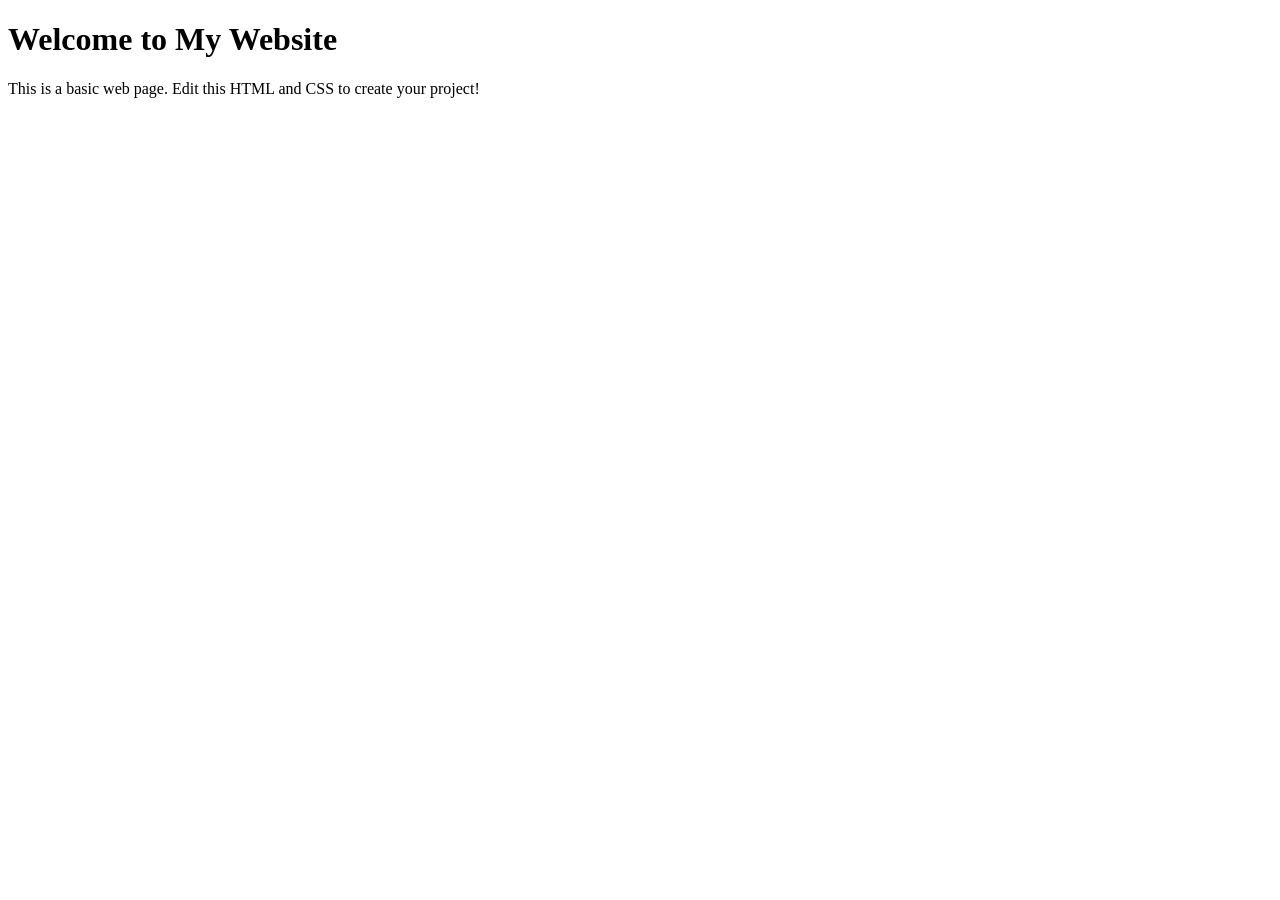
==== index.html @ 9024a539 "Initial commit" ====
<!doctype html>
<html lang="en">
  <head>
    <meta charset="UTF-8" />
    <meta name="viewport" content="width=device-width, initial-scale=1.0" />
    <title>My Website</title>
    <link rel="stylesheet" href="style.css" />
  </head>
  <body>
    <header>
      <h1>Welcome to My Website</h1>
    </header>

    <main>
      <p>
        This is a basic web page. Edit this HTML and CSS to create your project!
      </p>
    </main>
  </body>
</html>
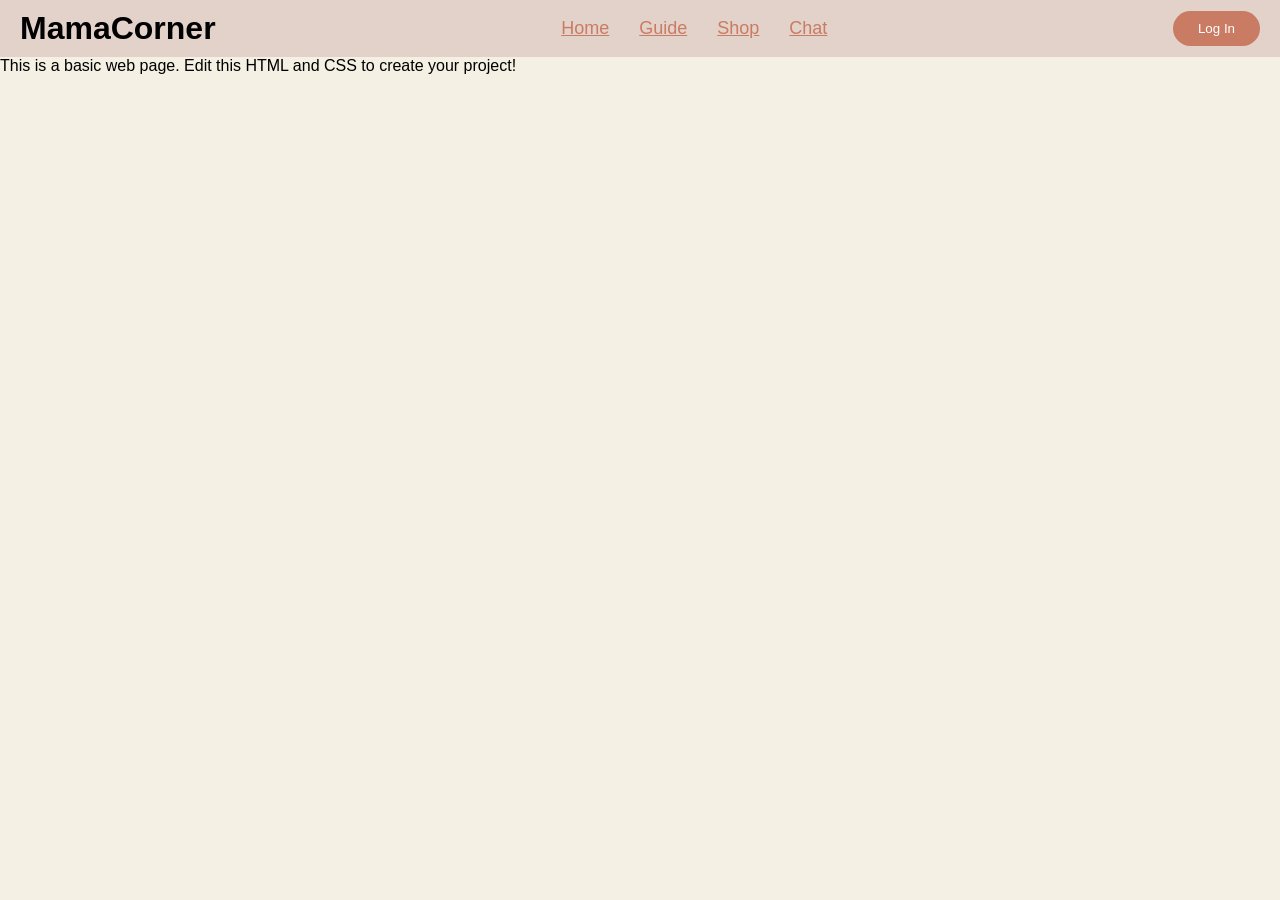
==== commit 7df72a6a: "Draft Lauyot" ====
--- a/index.html
+++ b/index.html
@@ -4,16 +4,24 @@
     <meta charset="UTF-8" />
     <meta name="viewport" content="width=device-width, initial-scale=1.0" />
     <title>My Website</title>
-    <link rel="stylesheet" href="style.css" />
+    <link rel="stylesheet" href="styles.css" />
   </head>
   <body>
-    <header>
-      <h1>Welcome to My Website</h1>
-    </header>
+    <header class="header">
+      <h1>MamaCorner</h1>
 
-    <main>
-      <p>
-        This is a basic web page. Edit this HTML and CSS to create your project!
+     <nav class="nav">
+    <a href="#">Home</a>
+    <a href="#">Guide</a>
+    <a href="#">Shop</a>
+    <a href="#">Chat</a>
+  </nav>
+  <button class="login">Log In</button>
+ </header>
+
+ <main>
+   <p>
+     This is a basic web page. Edit this HTML and CSS to create your project!
       </p>
     </main>
   </body>
--- a/styles.css
+++ b/styles.css
@@ -0,0 +1,31 @@
+* {
+    margin: 0;
+    padding: 0;
+    box-sizing: border-box;
+}
+body {margin: 0;
+    font-family: 'Franklin Gothic Medium', 'Arial Narrow', Arial, sans-serif;
+    background-color: #f4f0e4; }
+.header {
+  display: flex;
+  justify-content: space-between;
+  align-items: center;
+  padding: 10px 20px;
+  background-color: #E3D2C9;
+}
+.nav {
+  display: flex;
+  gap: 30px;
+}
+.nav a {
+  color: #c97b63;
+  font-size: 18px;
+ }
+ .login {
+  background-color: #c97b63;
+  color: white;
+  border: none;
+  padding: 10px 25px;
+  border-radius: 30px;
+  cursor: pointer;
+}
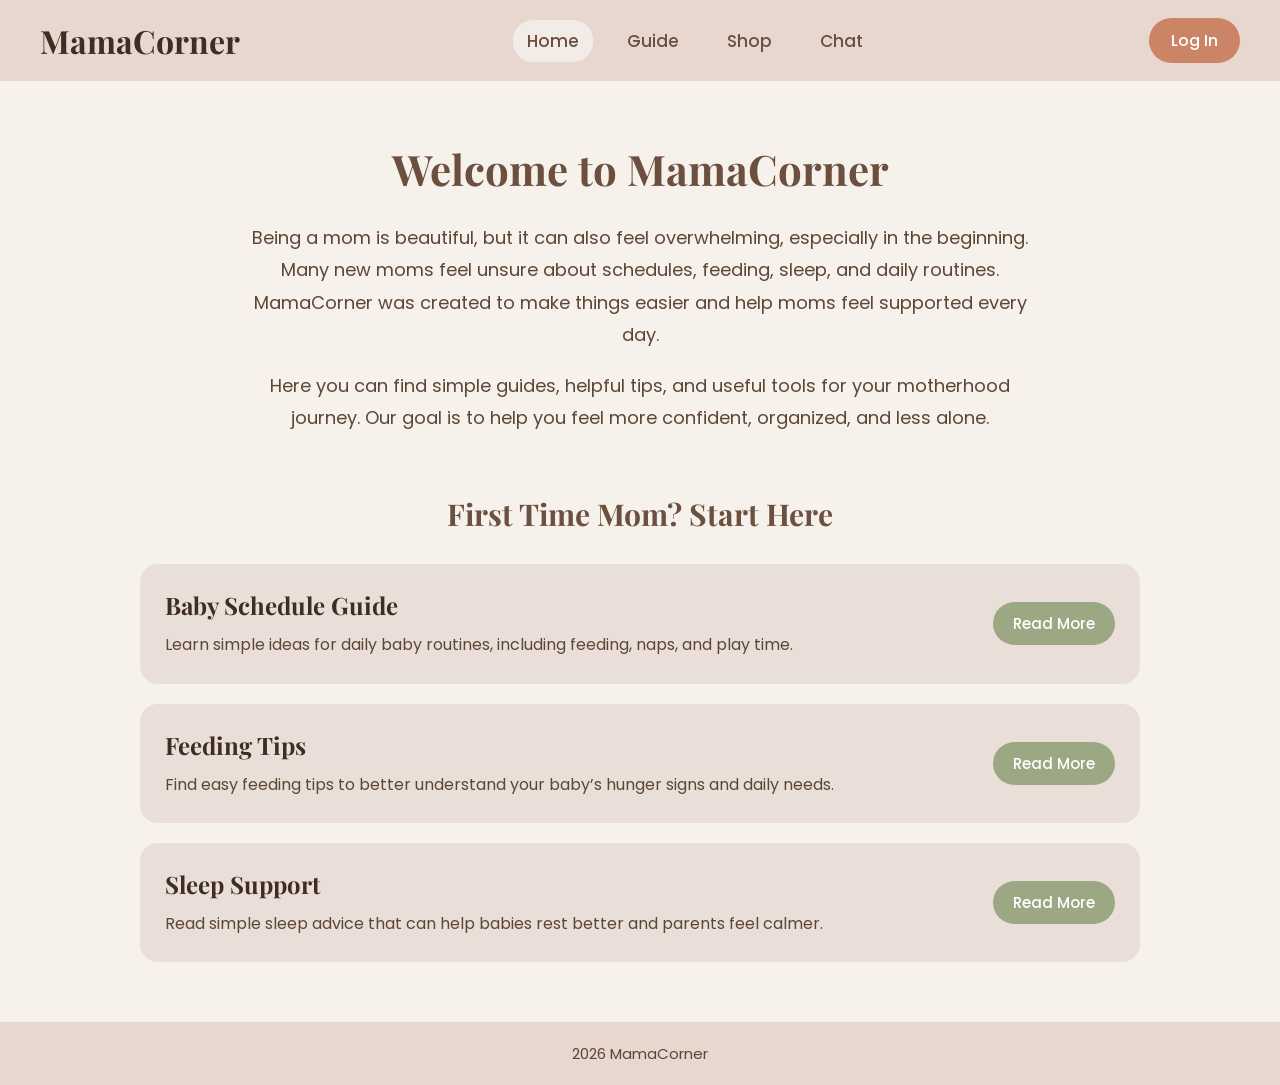
==== commit 20126059: "week10" ====
--- a/index.html
+++ b/index.html
@@ -1,28 +1,90 @@
-<!doctype html>
+<!DOCTYPE html>
 <html lang="en">
-  <head>
-    <meta charset="UTF-8" />
-    <meta name="viewport" content="width=device-width, initial-scale=1.0" />
-    <title>My Website</title>
-    <link rel="stylesheet" href="styles.css" />
-  </head>
-  <body>
-    <header class="header">
-      <h1>MamaCorner</h1>
+<head>
+  <meta charset="UTF-8">
+  <meta name="viewport" content="width=device-width, initial-scale=1.0">
+  <title>MamaCorner</title>
 
-     <nav class="nav">
-    <a href="#">Home</a>
-    <a href="#">Guide</a>
-    <a href="#">Shop</a>
-    <a href="#">Chat</a>
-  </nav>
-  <button class="login">Log In</button>
- </header>
+  <link rel="preconnect" href="https://fonts.googleapis.com">
+  <link rel="preconnect" href="https://fonts.gstatic.com" crossorigin>
+  <link href="https://fonts.googleapis.com/css2?family=Playfair+Display:wght@600;700&family=Poppins:wght@300;400;500;600&display=swap" rel="stylesheet">
 
- <main>
-   <p>
-     This is a basic web page. Edit this HTML and CSS to create your project!
+  <link rel="stylesheet" href="styles.css">
+</head>
+<body>
+
+  <header class="header">
+    <div class="logo">MamaCorner</div>
+
+    <nav class="nav">
+      <a href="index.html" class="active">Home</a>
+      <a href="guide.html">Guide</a>
+      <a href="shop.html">Shop</a>
+      <a href="chat.html">Chat</a>
+    </nav>
+
+    <a href="login.html" class="login-btn">Log In</a>
+  </header>
+
+  <main class="main">
+
+    <section class="welcome">
+      <h1>Welcome to MamaCorner</h1>
+      <p>
+        Being a mom is beautiful, but it can also feel overwhelming, especially in the beginning.
+        Many new moms feel unsure about schedules, feeding, sleep, and daily routines.
+        MamaCorner was created to make things easier and help moms feel supported every day.
       </p>
-    </main>
-  </body>
+
+      <p>
+        Here you can find simple guides, helpful tips, and useful tools for your motherhood journey.
+        Our goal is to help you feel more confident, organized, and less alone.
+      </p>
+    </section>
+
+    <section class="start">
+      <h2>First Time Mom? Start Here</h2>
+    </section>
+
+    <section class="cards">
+
+      <div class="card">
+        <div class="card-text">
+          <h3>Baby Schedule Guide</h3>
+          <p>
+            Learn simple ideas for daily baby routines, including feeding, naps, and play time.
+          </p>
+        </div>
+        <a href="guide.html" class="card-btn">Read More</a>
+      </div>
+
+      <div class="card">
+        <div class="card-text">
+          <h3>Feeding Tips</h3>
+          <p>
+            Find easy feeding tips to better understand your baby’s hunger signs and daily needs.
+          </p>
+        </div>
+        <a href="guide.html" class="card-btn">Read More</a>
+      </div>
+
+      <div class="card">
+        <div class="card-text">
+          <h3>Sleep Support</h3>
+          <p>
+            Read simple sleep advice that can help babies rest better and parents feel calmer.
+          </p>
+        </div>
+        <a href="guide.html" class="card-btn">Read More</a>
+      </div>
+
+    </section>
+
+  </main>
+
+  <footer class="footer">
+    <p> 2026 MamaCorner</p>
+  </footer>
+
+</body>
 </html>
--- a/styles.css
+++ b/styles.css
@@ -1,31 +1,260 @@
 * {
-    margin: 0;
-    padding: 0;
-    box-sizing: border-box;
-}
-body {margin: 0;
-    font-family: 'Franklin Gothic Medium', 'Arial Narrow', Arial, sans-serif;
-    background-color: #f4f0e4; }
+  margin: 0;
+  padding: 0;
+  box-sizing: border-box;
+}
+
+body {
+  background-color: #f6f1ea;
+  color: #5d4636;
+  font-family: 'Poppins', sans-serif;
+}
+
 .header {
+  background-color: #e7d7cf;
+  padding: 18px 40px;
   display: flex;
   justify-content: space-between;
   align-items: center;
+  flex-wrap: wrap;
+}
+
+.logo {
+  font-family: 'Playfair Display', serif;
+  font-size: 32px;
+  font-weight: 700;
+  color: #3f2c22;
+}
+
+.nav {
+  display: flex;
+  gap: 20px;
+}
+
+.nav a {
+  text-decoration: none;
+  color: #6b4f3f;
+  font-size: 17px;
+  font-weight: 500;
+  padding: 8px 14px;
+  border-radius: 20px;
+}
+
+.nav a.active,
+.nav a:hover {
+  background-color: #f3ebe7;
+}
+
+.login-btn {
+  text-decoration: none;
+  background-color: #cb8466;
+  color: white;
+  padding: 10px 22px;
+  border-radius: 25px;
+  font-size: 16px;
+  font-weight: 500;
+}
+.main {
+  width: 85%;
+  max-width: 1000px;
+  margin: 60px auto;
+}
+.welcome {
+  text-align: center;
+  margin-bottom: 60px;
+}
+.welcome h1 {
+  font-family: 'Playfair Display', serif;
+  font-size: 42px;
+  color: #6b4f3f;
+  margin-bottom: 25px;
+}
+.welcome p {
+  font-size: 18px;
+  line-height: 1.8;
+  max-width: 800px;
+  margin: 0 auto 18px auto;
+}
+.start {
+  text-align: center;
+  margin-bottom: 30px;
+}
+.start h2 {
+  font-family: 'Playfair Display', serif;
+  font-size: 30px;
+  color: #6b4f3f;
+}
+
+.cards {
+  display: flex;
+  flex-direction: column;
+  gap: 20px;
+}
+
+.card {
+  background-color: #eadfd8;
+  border-radius: 18px;
+  padding: 25px;
+  display: flex;
+  justify-content: space-between;
+  align-items: center;
+  gap: 20px;
+}
+
+.card-text h3 {
+  font-family: 'Playfair Display', serif;
+  font-size: 24px;
+  color: #3f2c22;
+  margin-bottom: 10px;
+}
+
+.card-text p {
+  font-size: 16px;
+  line-height: 1.7;
+}
+
+.card-btn {
+  text-decoration: none;
+  background-color: #9ca783;
+  color: white;
   padding: 10px 20px;
-  background-color: #E3D2C9;
-}
-.nav {
-  display: flex;
+  border-radius: 25px;
+  font-size: 15px;
+  font-weight: 500;
+  white-space: nowrap;
+}
+
+.guide-main {
+  width: 90%;
+  max-width: 1100px;
+  margin: 60px auto;
+}
+
+.guide-top {
+  text-align: center;
+  margin-bottom: 40px;
+}
+
+.guide-top h1 {
+  font-family: 'Playfair Display', serif;
+  font-size: 40px;
+  color: #6b4f3f;
+  margin-bottom: 20px;
+}
+
+.guide-top p {
+  max-width: 850px;
+  margin: 0 auto;
+  font-size: 18px;
+  line-height: 1.8;
+}
+
+.age-box {
+  text-align: center;
+  margin-bottom: 50px;
+}
+
+.age-box h2 {
+  font-family: 'Playfair Display', serif;
+  font-size: 26px;
+  color: #6b4f3f;
+  margin-bottom: 15px;
+}
+
+select {
+  width: 260px;
+  padding: 10px 14px;
+  margin-top: 10px;
+  border: 1px solid #d8c7be;
+  border-radius: 20px;
+  background-color: #fffaf7;
+  font-family: 'Poppins', sans-serif;
+  font-size: 15px;
+  color: #5d4636;
+}
+
+.guide-grid {
+  display: grid;
+  grid-template-columns: 2fr 1.2fr;
   gap: 30px;
-}
-.nav a {
-  color: #c97b63;
-  font-size: 18px;
- }
- .login {
-  background-color: #c97b63;
+  margin-top: 20px;
+}
+
+.box {
+  background-color: #eadfd8;
+  border-radius: 22px;
+  padding: 30px;
+  text-align: center;
+}
+
+.box h2 {
+  font-family: 'Playfair Display', serif;
+  font-size: 24px;
+  color: #6b4f3f;
+  margin-bottom: 20px;
+}
+
+.box p,
+.box label,
+.box li,
+.schedule div {
+  font-size: 16px;
+  line-height: 1.8;
+}
+
+.box ul {
+  list-style: none;
+  padding-left: 0;
+  margin: 0;
+}
+
+.box li {
+  list-style: none;
+  margin-bottom: 8px;
+}
+
+.schedule {
+  display: grid;
+  grid-template-columns: 1fr 1.5fr;
+  gap: 14px 28px;
+  margin-bottom: 20px;
+}
+
+input {
+  width: 100%;
+  padding: 10px 14px;
+  margin-top: 6px;
+  margin-bottom: 14px;
+  border: 1px solid #d8c7be;
+  border-radius: 12px;
+  background-color: #fffaf7;
+  font-family: 'Poppins', sans-serif;
+  font-size: 15px;
+}
+
+.small-btn {
+  display: inline-block;
+  margin-top: 10px;
+  background-color: #9c6d68;
   color: white;
+  padding: 10px 20px;
+  border-radius: 25px;
   border: none;
-  padding: 10px 25px;
-  border-radius: 30px;
+  font-family: 'Poppins', sans-serif;
+  font-size: 15px;
   cursor: pointer;
-}+}
+
+#result {
+  margin-top: 14px;
+  font-weight: 500;
+  line-height: 1.7;
+}
+
+.footer {
+  margin-top: 60px;
+  background-color: #e7d7cf;
+  text-align: center;
+  padding: 20px;
+  font-size: 15px;
+}
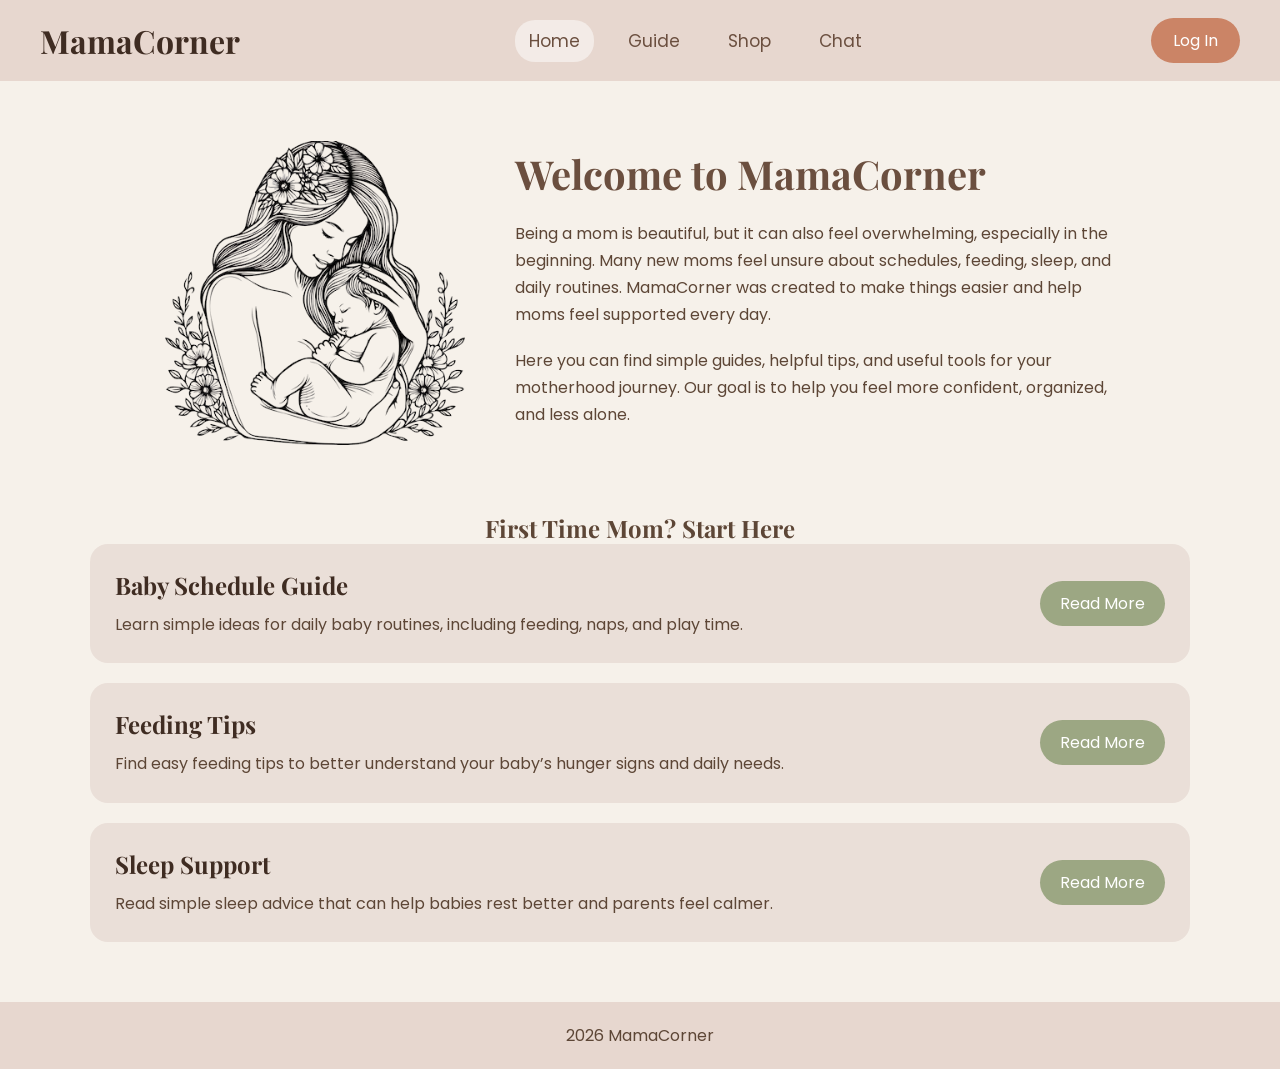
==== commit d068e9ac: "11 week" ====
--- a/index.html
+++ b/index.html
@@ -11,6 +11,7 @@
 
   <link rel="stylesheet" href="styles.css">
 </head>
+
 <body>
 
   <header class="header">
@@ -28,18 +29,27 @@
 
   <main class="main">
 
-    <section class="welcome">
-      <h1>Welcome to MamaCorner</h1>
-      <p>
-        Being a mom is beautiful, but it can also feel overwhelming, especially in the beginning.
-        Many new moms feel unsure about schedules, feeding, sleep, and daily routines.
-        MamaCorner was created to make things easier and help moms feel supported every day.
-      </p>
+    <section class="home-hero">
 
-      <p>
-        Here you can find simple guides, helpful tips, and useful tools for your motherhood journey.
-        Our goal is to help you feel more confident, organized, and less alone.
-      </p>
+      <div class="hero-img">
+        <img src="MamaC.png" alt="Mom and baby">
+      </div>
+
+      <div class="welcome">
+        <h1>Welcome to MamaCorner</h1>
+
+        <p>
+          Being a mom is beautiful, but it can also feel overwhelming, especially in the beginning.
+          Many new moms feel unsure about schedules, feeding, sleep, and daily routines.
+          MamaCorner was created to make things easier and help moms feel supported every day.
+        </p>
+
+        <p>
+          Here you can find simple guides, helpful tips, and useful tools for your motherhood journey.
+          Our goal is to help you feel more confident, organized, and less alone.
+        </p>
+      </div>
+
     </section>
 
     <section class="start">
@@ -83,7 +93,7 @@
   </main>
 
   <footer class="footer">
-    <p> 2026 MamaCorner</p>
+    <p>2026 MamaCorner</p>
   </footer>
 
 </body>
--- a/styles.css
+++ b/styles.css
@@ -9,6 +9,7 @@
   color: #5d4636;
   font-family: 'Poppins', sans-serif;
 }
+
 
 .header {
   background-color: #e7d7cf;
@@ -35,13 +36,12 @@
   text-decoration: none;
   color: #6b4f3f;
   font-size: 17px;
-  font-weight: 500;
   padding: 8px 14px;
   border-radius: 20px;
 }
 
-.nav a.active,
-.nav a:hover {
+.nav a:hover,
+.nav a.active {
   background-color: #f3ebe7;
 }
 
@@ -51,38 +51,63 @@
   color: white;
   padding: 10px 22px;
   border-radius: 25px;
+}
+
+
+.main,
+.guide-main,
+.chat-main,
+.shop-main {
+  width: 90%;
+  max-width: 1100px;
+  margin: 60px auto;
+}
+
+
+h1,
+h2,
+h3 {
+  font-family: 'Playfair Display', serif;
+}
+
+.welcome,
+.guide-top,
+.chat-top,
+.shop-top,
+.start,
+.age-box {
+  text-align: center;
+}
+
+.welcome h1,
+.guide-top h1,
+.chat-top h1,
+.shop-top h1 {
+  font-size: 40px;
+  color: #6b4f3f;
+  margin-bottom: 20px;
+}
+
+p {
   font-size: 16px;
-  font-weight: 500;
-}
-.main {
-  width: 85%;
-  max-width: 1000px;
-  margin: 60px auto;
-}
-.welcome {
-  text-align: center;
+  line-height: 1.7;
+}
+
+.home-hero {
+  display: flex;
+  align-items: center;
+  justify-content: center;
+  gap: 50px;
   margin-bottom: 60px;
 }
-.welcome h1 {
-  font-family: 'Playfair Display', serif;
-  font-size: 42px;
-  color: #6b4f3f;
-  margin-bottom: 25px;
-}
-.welcome p {
-  font-size: 18px;
-  line-height: 1.8;
-  max-width: 800px;
-  margin: 0 auto 18px auto;
-}
-.start {
-  text-align: center;
-  margin-bottom: 30px;
-}
-.start h2 {
-  font-family: 'Playfair Display', serif;
-  font-size: 30px;
-  color: #6b4f3f;
+
+.hero-img img {
+  width: 300px;
+}
+
+.home-hero .welcome {
+  text-align: left;
+  max-width: 600px;
 }
 
 .cards {
@@ -93,138 +118,60 @@
 
 .card {
   background-color: #eadfd8;
+  padding: 25px;
   border-radius: 18px;
-  padding: 25px;
   display: flex;
   justify-content: space-between;
   align-items: center;
   gap: 20px;
 }
 
-.card-text h3 {
-  font-family: 'Playfair Display', serif;
+.card h3 {
+  color: #3f2c22;
   font-size: 24px;
-  color: #3f2c22;
   margin-bottom: 10px;
 }
 
-.card-text p {
-  font-size: 16px;
-  line-height: 1.7;
-}
-
-.card-btn {
+.card-btn,
+.post-btn,
+.chat-btn,
+.view-btn,
+.product-card a {
+  background-color: #cb8466;
+  color: white;
   text-decoration: none;
-  background-color: #9ca783;
-  color: white;
   padding: 10px 20px;
   border-radius: 25px;
-  font-size: 15px;
-  font-weight: 500;
-  white-space: nowrap;
-}
-
-.guide-main {
-  width: 90%;
-  max-width: 1100px;
-  margin: 60px auto;
-}
-
-.guide-top {
-  text-align: center;
-  margin-bottom: 40px;
-}
-
-.guide-top h1 {
-  font-family: 'Playfair Display', serif;
-  font-size: 40px;
-  color: #6b4f3f;
-  margin-bottom: 20px;
-}
-
-.guide-top p {
+  border: none;
+  cursor: pointer;
+}
+
+.card-btn {
+  background-color: #9ca783;
+}
+
+.guide-top p,
+.chat-top p,
+.shop-top p,
+.welcome p {
   max-width: 850px;
-  margin: 0 auto;
-  font-size: 18px;
-  line-height: 1.8;
+  margin: 0 auto 18px;
 }
 
 .age-box {
-  text-align: center;
   margin-bottom: 50px;
 }
 
 .age-box h2 {
-  font-family: 'Playfair Display', serif;
   font-size: 26px;
   color: #6b4f3f;
   margin-bottom: 15px;
 }
 
-select {
-  width: 260px;
+select,
+input,
+textarea {
   padding: 10px 14px;
-  margin-top: 10px;
-  border: 1px solid #d8c7be;
-  border-radius: 20px;
-  background-color: #fffaf7;
-  font-family: 'Poppins', sans-serif;
-  font-size: 15px;
-  color: #5d4636;
-}
-
-.guide-grid {
-  display: grid;
-  grid-template-columns: 2fr 1.2fr;
-  gap: 30px;
-  margin-top: 20px;
-}
-
-.box {
-  background-color: #eadfd8;
-  border-radius: 22px;
-  padding: 30px;
-  text-align: center;
-}
-
-.box h2 {
-  font-family: 'Playfair Display', serif;
-  font-size: 24px;
-  color: #6b4f3f;
-  margin-bottom: 20px;
-}
-
-.box p,
-.box label,
-.box li,
-.schedule div {
-  font-size: 16px;
-  line-height: 1.8;
-}
-
-.box ul {
-  list-style: none;
-  padding-left: 0;
-  margin: 0;
-}
-
-.box li {
-  list-style: none;
-  margin-bottom: 8px;
-}
-
-.schedule {
-  display: grid;
-  grid-template-columns: 1fr 1.5fr;
-  gap: 14px 28px;
-  margin-bottom: 20px;
-}
-
-input {
-  width: 100%;
-  padding: 10px 14px;
-  margin-top: 6px;
-  margin-bottom: 14px;
   border: 1px solid #d8c7be;
   border-radius: 12px;
   background-color: #fffaf7;
@@ -232,23 +179,222 @@
   font-size: 15px;
 }
 
-.small-btn {
-  display: inline-block;
-  margin-top: 10px;
+select {
+  width: 260px;
+  border-radius: 20px;
+}
+
+input,
+textarea {
+  width: 100%;
+}
+
+.guide-grid,
+.chat-layout {
+  display: grid;
+  grid-template-columns: 2fr 1fr;
+  gap: 30px;
+  margin-top: 20px;
+}
+
+.box,
+.post-box,
+.community-box,
+.help-box,
+.therapist-box {
+  background-color: #eadfd8;
+  padding: 25px;
+  border-radius: 22px;
+}
+
+.box {
+  text-align: center;
+}
+
+.box h2,
+.help-box h3,
+.therapist-box h3 {
+  color: #6b4f3f;
+  margin-bottom: 15px;
+}
+
+.box ul {
+  list-style: none;
+}
+
+.box li {
+  margin-bottom: 8px;
+}
+
+.schedule {
+  display: grid;
+  grid-template-columns: 1fr 1.5fr;
+  gap: 14px 25px;
+}
+
+.small-btn,
+.reply-btn {
   background-color: #9c6d68;
   color: white;
   padding: 10px 20px;
   border-radius: 25px;
   border: none;
-  font-family: 'Poppins', sans-serif;
+  cursor: pointer;
+}
+
+.chat-title,
+.shop-title {
+  background-color: #9c6d68;
+  color: white;
+  text-align: center;
+  padding: 14px;
+  border-radius: 30px;
+  font-size: 28px;
+  margin: 30px 0 20px;
+  font-family: 'Playfair Display', serif;
+}
+
+.post-box textarea {
+  min-height: 140px;
+  margin-bottom: 15px;
+}
+
+.chat-row {
+  display: grid;
+  grid-template-columns: 1fr 1fr;
+  gap: 15px;
+}
+
+.option-row {
+  display: flex;
+  flex-wrap: wrap;
+  gap: 10px;
+  margin: 15px 0;
+}
+
+.option-pill {
+  background-color: #fffaf7;
+  border: 1px solid #d8c7be;
+  border-radius: 20px;
+  padding: 10px 16px;
+}
+
+.feed {
+  display: flex;
+  flex-direction: column;
+  gap: 20px;
+}
+
+.post-card,
+.help-card,
+.therapist-card {
+  background-color: #fffaf7;
+  border-radius: 18px;
+  padding: 18px;
+  margin-bottom: 15px;
+}
+
+.post-type {
+  background-color: #f3ebe7;
+  color: #6b4f3f;
+  padding: 6px 12px;
+  border-radius: 20px;
+  display: inline-block;
+  margin-bottom: 10px;
+}
+
+.reply {
+  background-color: #f6f1ea;
+  border-left: 4px solid #cb8466;
+  padding: 12px;
+  border-radius: 12px;
+  margin-top: 10px;
+}
+
+.product-row,
+.coming-row {
+  display: grid;
+  grid-template-columns: repeat(4, 1fr);
+  gap: 20px;
+}
+
+.product-card {
+  background-color: #fffaf7;
+  border: 5px solid #eadfd8;
+  border-radius: 18px;
+  padding: 15px;
+  text-align: center;
+}
+
+.product-card img {
+  width: 100%;
+  height: 130px;
+  object-fit: contain;
+  background-color: white;
+  border-radius: 12px;
+  margin-bottom: 10px;
+}
+
+.product-card h3 {
+  color: #3f2c22;
+  font-size: 20px;
+}
+
+.price {
+  color: #cb8466;
+  font-weight: bold;
+}
+
+.product-card a {
+  display: inline-block;
+  font-size: 13px;
+  padding: 7px 14px;
+  margin: 3px;
+}
+
+.coming-box {
+  background-color: #eadfd8;
+  border-radius: 18px;
+  padding: 35px 10px;
+  text-align: center;
+  font-family: 'Playfair Display', serif;
+  font-size: 22px;
+  color: #6b4f3f;
+}
+
+.help-card,
+.therapist-card {
+  background-color: #fffaf7;
+  border-radius: 18px;
+  padding: 20px;
+  margin-bottom: 20px;
+}
+
+.help-card h4,
+.therapist-card h4 {
+  font-size: 18px;
+  color: #6b4f3f;
+  margin-bottom: 8px;
+}
+
+.help-card p,
+.therapist-card p {
   font-size: 15px;
-  cursor: pointer;
-}
-
-#result {
-  margin-top: 14px;
-  font-weight: 500;
-  line-height: 1.7;
+  line-height: 1.6;
+  margin-bottom: 15px; 
+}
+
+.view-btn,
+.chat-btn {
+  display: inline-block;
+  margin-top: 5px;
+
+  background-color: #cb8466;
+  color: white;
+  padding: 10px 18px;
+  border-radius: 20px;
+  text-decoration: none;
+  font-size: 14px;
 }
 
 .footer {
@@ -257,4 +403,4 @@
   text-align: center;
   padding: 20px;
   font-size: 15px;
-}
+}
